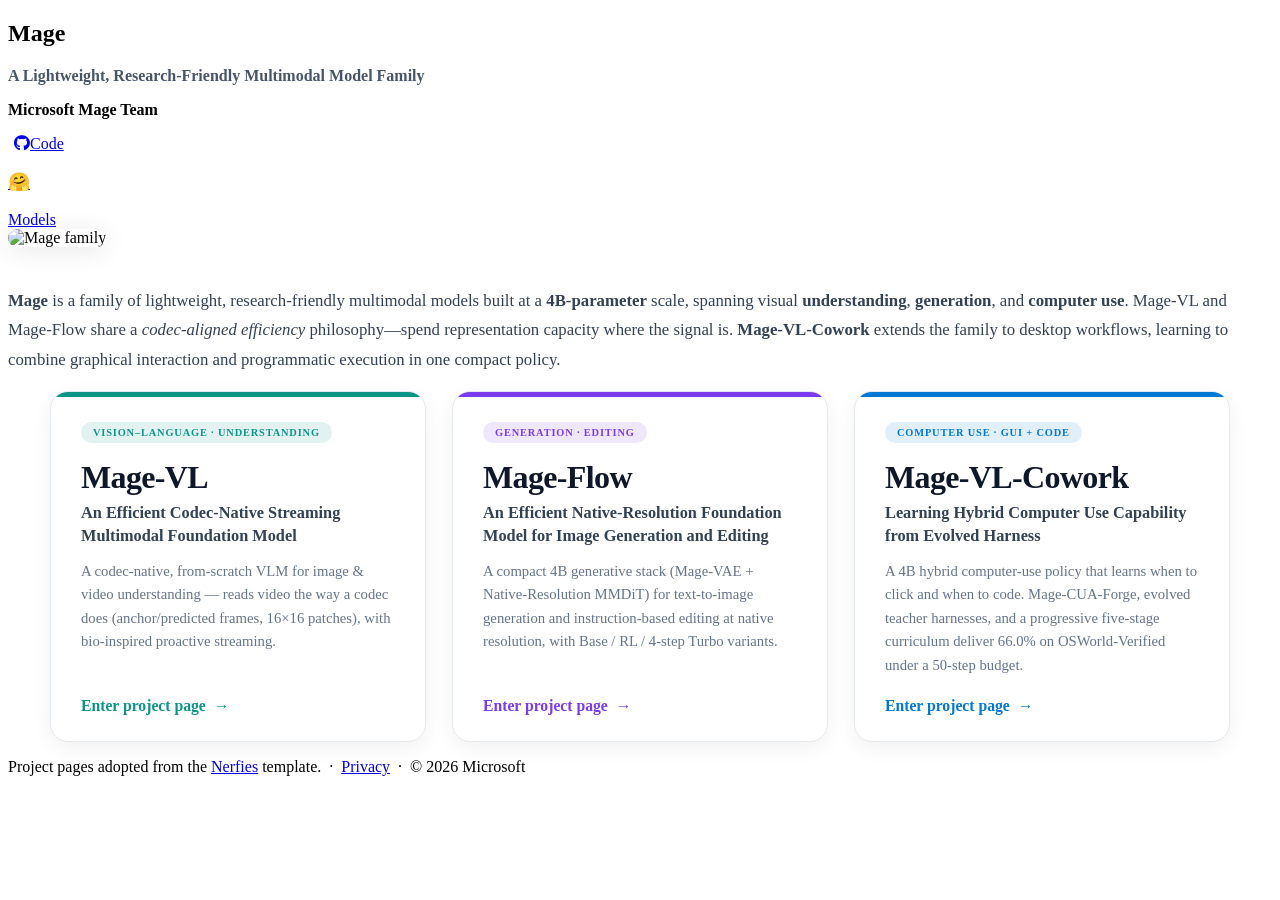
==== index.html @ 231867ff "web: add Mage-VL-Cowork project page and family navigation" ====
<!DOCTYPE html>

<html lang="en">
<head>
<meta charset="utf-8"/>

<meta content="Mage: A Lightweight, Research-Friendly Multimodal Model Family" name="description"/>
<meta content="Mage, Mage-VL, Mage-Flow, Mage-VL-Cowork, multimodal, vision-language, text-to-image, image editing, computer use" name="keywords"/>
<meta content="width=device-width, initial-scale=1" name="viewport"/>
<link href="static/imgs/favicon.png" rel="icon" sizes="180x180" type="image/png"/>
<link href="static/imgs/favicon.png" rel="apple-touch-icon" sizes="180x180"/>
<title>Mage — A Lightweight, Research-Friendly Multimodal Model Family</title>
<link href="https://fonts.googleapis.com/css?family=Google+Sans|Noto+Sans|Castoro" rel="stylesheet"/>
<link href="static/css/bulma.min.css" rel="stylesheet"/>
<link href="https://cdnjs.cloudflare.com/ajax/libs/font-awesome/6.4.0/css/all.min.css" rel="stylesheet"/>
<link href="https://cdn.jsdelivr.net/gh/jpswalsh/academicons@1/css/academicons.min.css" rel="stylesheet">
<link href="static/css/index.css" rel="stylesheet"/>
<style>
    /* ── Family hub cards ── */
    .hub-grid {
      display: grid;
      grid-template-columns: repeat(3, 1fr);
      gap: 26px;
      max-width: 1180px;
      margin: 0 auto;
    }
    @media (max-width: 960px) { .hub-grid { grid-template-columns: 1fr; } }

    .hub-card {
      display: flex;
      flex-direction: column;
      background: #fff;
      border: 1px solid #e5e9f0;
      border-radius: 18px;
      padding: 30px 30px 26px;
      text-decoration: none !important;
      color: inherit;
      box-shadow: 0 6px 20px rgba(15,23,42,.06);
      transition: transform .22s ease, box-shadow .26s ease, border-color .26s ease;
      position: relative;
      overflow: hidden;
    }
    .hub-card::before {
      content: ""; position: absolute; left: 0; top: 0; height: 5px; width: 100%;
      background: var(--accent, #0078d4);
    }
    .hub-card:hover {
      transform: translateY(-6px);
      box-shadow: 0 18px 40px rgba(15,23,42,.14);
      border-color: var(--accent, #0078d4);
    }
    .hub-card[data-accent="flow"]  { --accent: #7c3aed; }
    .hub-card[data-accent="vl"]    { --accent: #0d9488; }
    .hub-card[data-accent="cowork"] { --accent: #0078d4; }
    .hub-grid { padding: 0 20px; }
    .hub-name { font-size: 1.8rem; }

    .hub-tag {
      display: inline-block;
      font-size: .72rem; font-weight: 700; letter-spacing: .12em; text-transform: uppercase;
      color: var(--accent, #0078d4);
      background: color-mix(in srgb, var(--accent, #0078d4) 12%, #fff);
      padding: 5px 12px; border-radius: 999px; margin-bottom: 16px; width: fit-content;
    }
    .hub-name { font-size: 2rem; font-weight: 800; letter-spacing: -.02em; margin-bottom: 6px; color: #0f172a; }
    .hub-title { font-size: 1.02rem; font-weight: 600; color: #334155; line-height: 1.4; margin-bottom: 12px; }
    .hub-desc { font-size: .92rem; color: #64748b; line-height: 1.6; margin-bottom: 20px; flex: 1; }
    .hub-enter {
      display: inline-flex; align-items: center; gap: 8px;
      font-weight: 700; color: var(--accent, #0078d4); font-size: .98rem;
    }
    .hub-enter .arrow { transition: transform .2s ease; }
    .hub-card:hover .hub-enter .arrow { transform: translateX(5px); }

    .family-links a { margin: 4px 6px; }
    .hub-grid .hub-tag { font-size: .65rem; letter-spacing: .08em; }
  </style>
</link></head>
<body>
<!-- ══ HERO ══ -->
<section class="hero">
<div class="hero-body">
<div class="container is-max-desktop">
<div class="columns is-centered">
<div class="column has-text-centered">
<h1 class="title is-1 publication-title">Mage</h1>
<p class="is-size-4" style="color:#475569; font-weight:600; margin-bottom:1rem">
            A Lightweight, Research-Friendly Multimodal Model Family
          </p>
<div class="is-size-6 publication-authors"><span class="author-block"><b>Microsoft Mage Team</b></span></div>
<div class="family-links" style="margin-top:1rem">
<span class="link-block">
<a class="external-link button is-normal is-rounded is-dark" href="https://github.com/microsoft/Mage" target="_blank">
<span class="icon"><i class="fab fa-github"></i></span><span>Code</span></a></span>
<span class="link-block">
<a class="external-link button is-normal is-rounded is-dark" href="https://huggingface.co/collections/microsoft/mage" target="_blank">
<span class="icon"><p style="font-size:18px">🤗</p></span><span>Models</span></a></span>
</div>
</div>
</div>
</div>
</div>
</section>
<!-- ══ FAMILY INTRO ══ -->
<section class="section" style="padding-top:0">
<div class="container is-max-desktop">
<div class="columns is-centered">
<div class="column is-four-fifths has-text-centered content">
<img alt="Mage family" loading="lazy" src="static/imgs/mage-model-cover.png" style="width:100%;border-radius:12px;box-shadow:0 4px 24px rgba(0,0,0,.1);margin-bottom:1.4rem"/>
<p style="font-size:1.05rem;color:#334155;line-height:1.75">
<strong>Mage</strong> is a family of lightweight, research-friendly multimodal models built at a <strong>4B-parameter</strong> scale, spanning visual <strong>understanding</strong>, <strong>generation</strong>, and <strong>computer use</strong>. Mage-VL and Mage-Flow share a <em>codec-aligned efficiency</em> philosophy—spend representation capacity where the signal is. <strong>Mage-VL-Cowork</strong> extends the family to desktop workflows, learning to combine graphical interaction and programmatic execution in one compact policy.
        </p>
</div>
</div>
</div>
</section>
<!-- ══ PROJECT-PAGE CARDS ══ -->
<section class="section" style="padding-top:0">
<div class="hub-grid">
<a class="hub-card" data-accent="vl" href="./vl/">
<span class="hub-tag">Vision–Language · Understanding</span>
<div class="hub-name">Mage-VL</div>
<div class="hub-title">An Efficient Codec-Native Streaming Multimodal Foundation Model</div>
<div class="hub-desc">A codec-native, from-scratch VLM for image &amp; video understanding — reads video the way a codec does (anchor/predicted frames, 16×16 patches), with bio-inspired proactive streaming.</div>
<span class="hub-enter">Enter project page <span class="arrow">→</span></span>
</a>
<a class="hub-card" data-accent="flow" href="./flow/">
<span class="hub-tag">Generation · Editing</span>
<div class="hub-name">Mage-Flow</div>
<div class="hub-title">An Efficient Native-Resolution Foundation Model for Image Generation and Editing</div>
<div class="hub-desc">A compact 4B generative stack (Mage-VAE + Native-Resolution MMDiT) for text-to-image generation and instruction-based editing at native resolution, with Base / RL / 4-step Turbo variants.</div>
<span class="hub-enter">Enter project page <span class="arrow">→</span></span>
</a>
<a class="hub-card" data-accent="cowork" href="./cowork/">
<span class="hub-tag">Computer Use · GUI + Code</span>
<div class="hub-name">Mage-VL-Cowork</div>
<div class="hub-title">Learning Hybrid Computer Use Capability from Evolved Harness</div>
<div class="hub-desc">A 4B hybrid computer-use policy that learns when to click and when to code. Mage-CUA-Forge, evolved teacher harnesses, and a progressive five-stage curriculum deliver 66.0% on OSWorld-Verified under a 50-step budget.</div>
<span class="hub-enter">Enter project page <span class="arrow">→</span></span>
</a>
</div>
</section>
<!-- ══ FOOTER ══ -->
<footer class="footer">
<div class="container">
<div class="columns is-centered">
<div class="column is-8">
<div class="content has-text-centered">
<p>Project pages adopted from the <a href="https://nerfies.github.io" target="_blank">Nerfies</a> template.
           ·  <a href="https://go.microsoft.com/fwlink/?LinkId=521839" target="_blank">Privacy</a>
           ·  © 2026 Microsoft</p>
</div>
</div>
</div>
</div>
</footer>
</body>
</html>
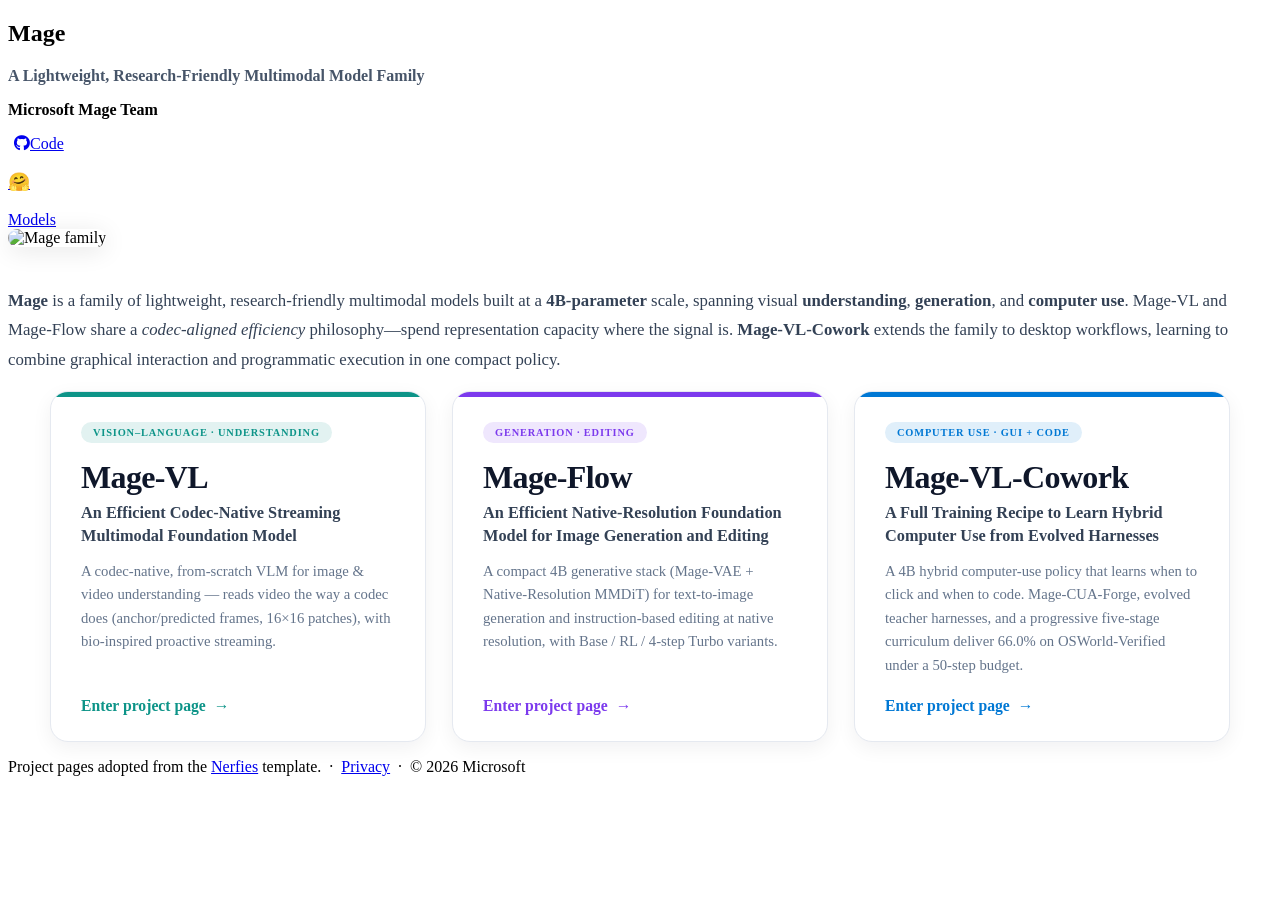
==== commit 2fd4ba11: "web/cowork: update report title and PDF" ====
--- a/index.html
+++ b/index.html
@@ -134,7 +134,7 @@
 <a class="hub-card" data-accent="cowork" href="./cowork/">
 <span class="hub-tag">Computer Use · GUI + Code</span>
 <div class="hub-name">Mage-VL-Cowork</div>
-<div class="hub-title">Learning Hybrid Computer Use Capability from Evolved Harness</div>
+<div class="hub-title">A Full Training Recipe to Learn Hybrid Computer Use from Evolved Harnesses</div>
 <div class="hub-desc">A 4B hybrid computer-use policy that learns when to click and when to code. Mage-CUA-Forge, evolved teacher harnesses, and a progressive five-stage curriculum deliver 66.0% on OSWorld-Verified under a 50-step budget.</div>
 <span class="hub-enter">Enter project page <span class="arrow">→</span></span>
 </a>
